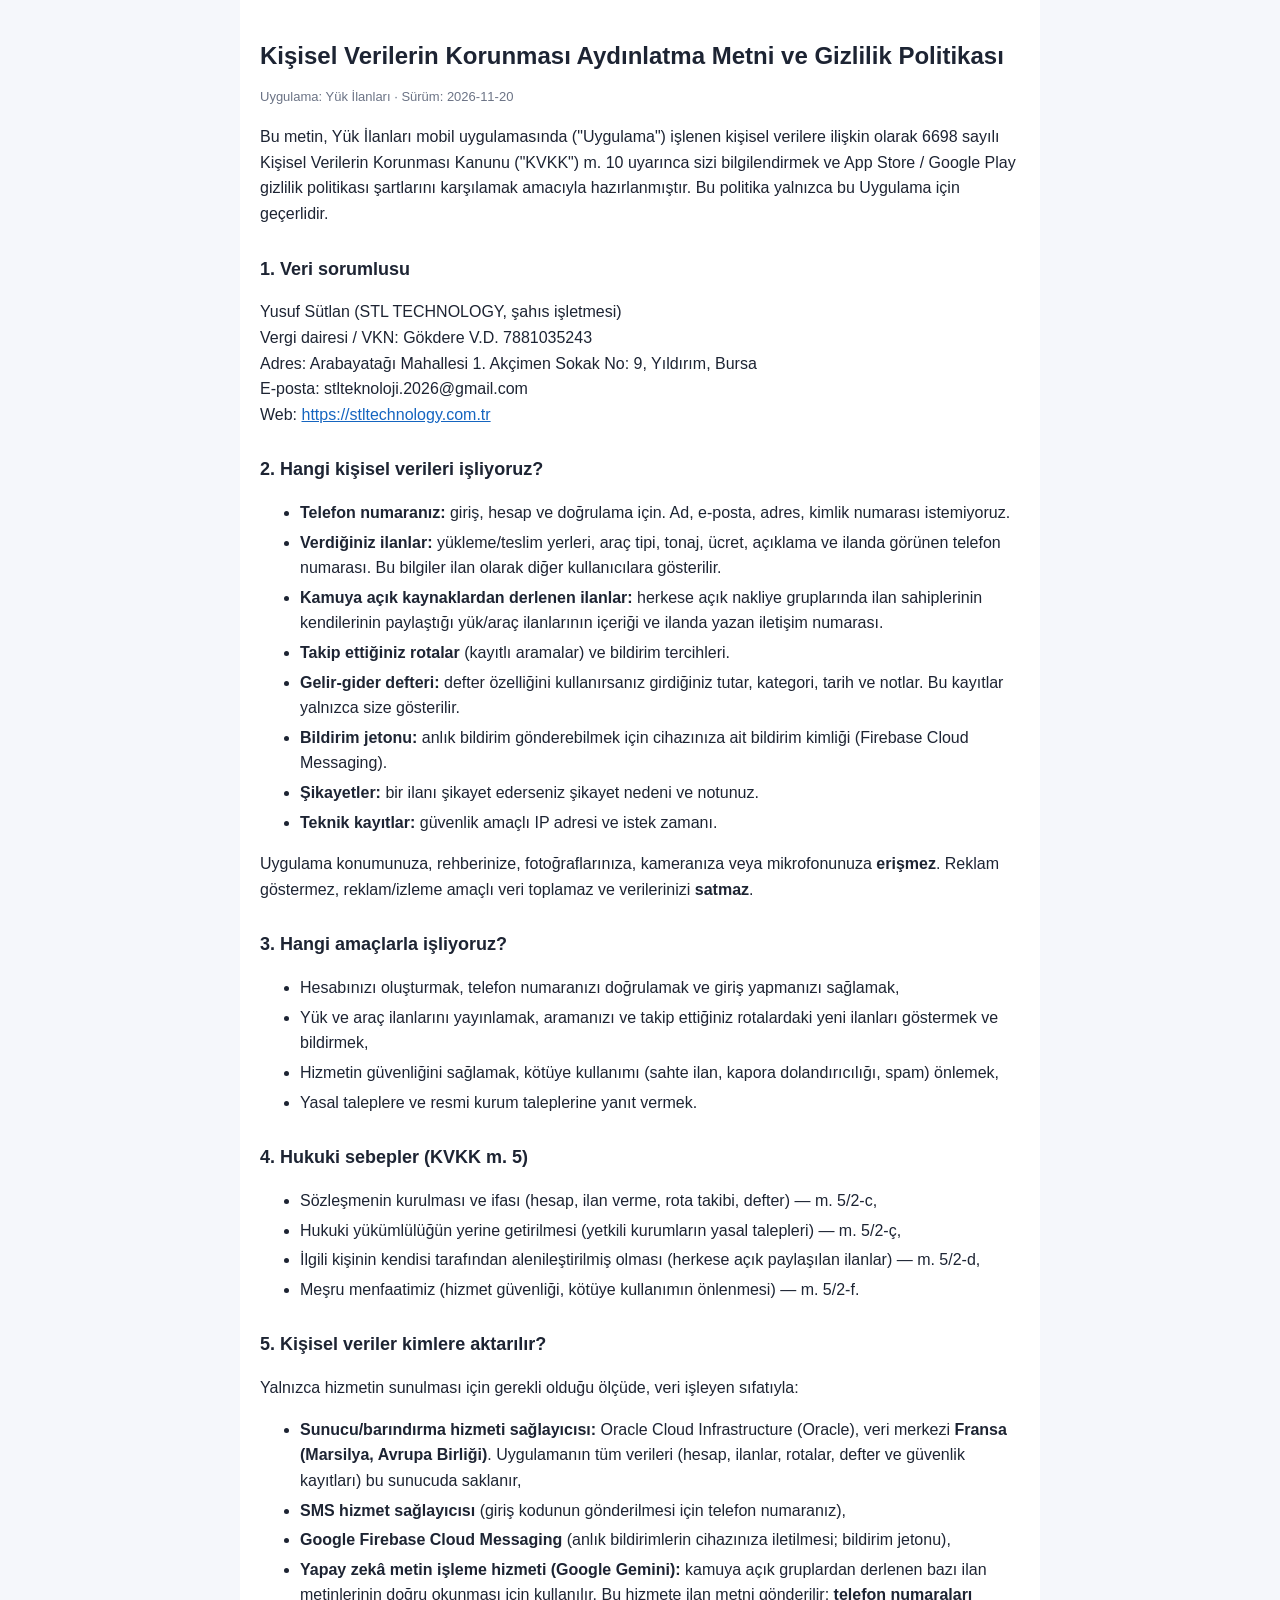
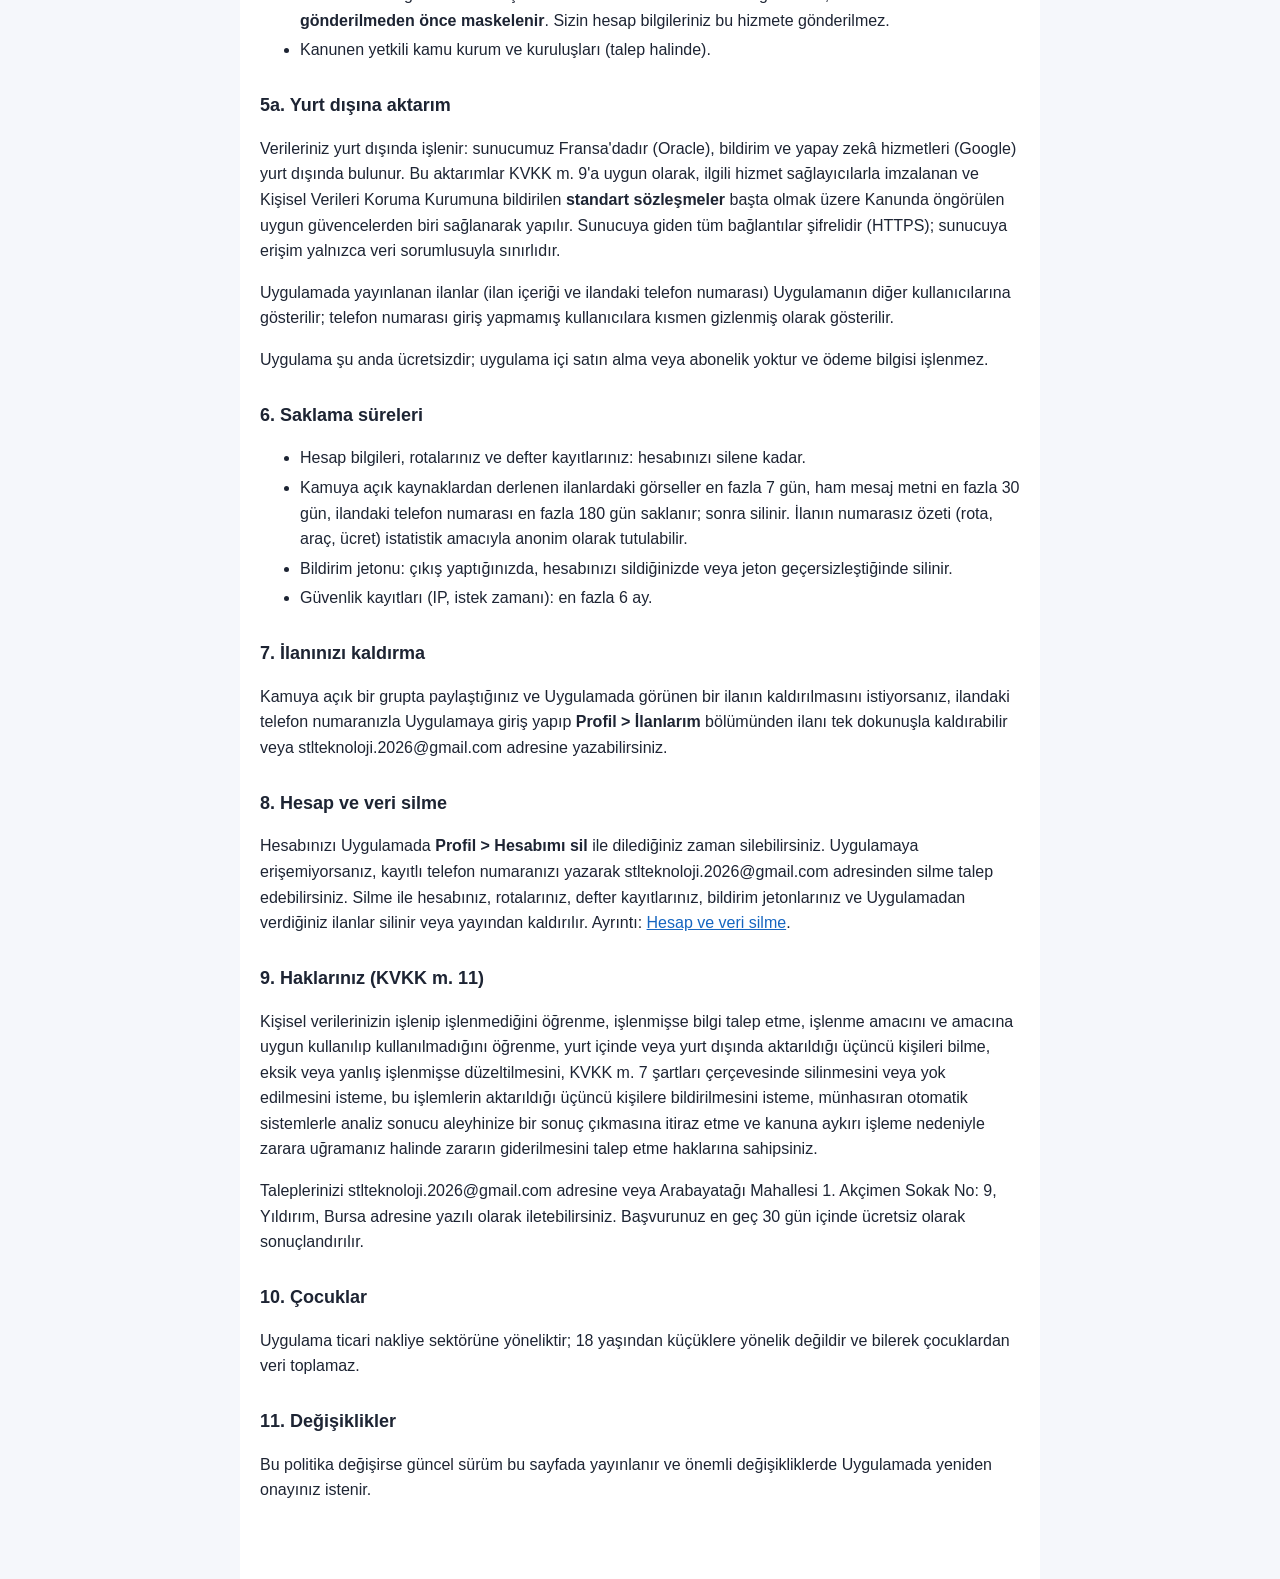
==== yukilan/gizlilik.html @ 66775050 "Yük İlanları: gizlilik, kullanım koşulları ve hesap silme sayfaları - yukilan/gizlilik, yukilan/kull" ====
<!doctype html>
<html lang="tr"><head><meta charset="utf-8"><meta name="viewport" content="width=device-width, initial-scale=1">
<title>KVKK Aydınlatma Metni ve Gizlilik Politikası · Yük İlanları</title>
<style>
  body { margin:0; font:16px/1.6 -apple-system, "Segoe UI", Roboto, sans-serif; color:#1d2433; background:#f5f7fb; }
  main { max-width:760px; margin:0 auto; padding:24px 20px 60px; background:#fff; }
  h1 { font-size:24px; line-height:1.3; } h2 { font-size:18px; margin-top:28px; }
  .meta { color:#6b7385; font-size:13px; } li { margin:4px 0; } a { color:#1565c0; }
  .draft { background:#ffebee; color:#b71c1c; border:1px solid #ef9a9a; border-radius:8px; padding:10px 14px; font-size:14px; }
</style></head>
<body><main><h1>Kişisel Verilerin Korunması Aydınlatma Metni ve Gizlilik Politikası</h1>
<p class="meta">Uygulama: Yük İlanları · Sürüm: 2026-11-20</p>

<p>Bu metin, Yük İlanları mobil uygulamasında ("Uygulama") işlenen kişisel verilere ilişkin olarak 6698 sayılı
Kişisel Verilerin Korunması Kanunu ("KVKK") m. 10 uyarınca sizi bilgilendirmek ve App Store / Google Play
gizlilik politikası şartlarını karşılamak amacıyla hazırlanmıştır. Bu politika yalnızca bu Uygulama için geçerlidir.</p>

<h2>1. Veri sorumlusu</h2>
<p>Yusuf Sütlan (STL TECHNOLOGY, şahıs işletmesi)<br>Vergi dairesi / VKN: Gökdere V.D. 7881035243<br>Adres: Arabayatağı Mahallesi 1. Akçimen Sokak No: 9, Yıldırım, Bursa<br>E-posta: stlteknoloji.2026@gmail.com<br>
Web: <a href="https://stltechnology.com.tr">https://stltechnology.com.tr</a></p>

<h2>2. Hangi kişisel verileri işliyoruz?</h2>
<ul>
  <li><b>Telefon numaranız:</b> giriş, hesap ve doğrulama için. Ad, e-posta, adres, kimlik numarası istemiyoruz.</li>
  <li><b>Verdiğiniz ilanlar:</b> yükleme/teslim yerleri, araç tipi, tonaj, ücret, açıklama ve ilanda görünen telefon
      numarası. Bu bilgiler ilan olarak diğer kullanıcılara gösterilir.</li>
  <li><b>Kamuya açık kaynaklardan derlenen ilanlar:</b> herkese açık nakliye gruplarında ilan sahiplerinin kendilerinin
      paylaştığı yük/araç ilanlarının içeriği ve ilanda yazan iletişim numarası.</li>
  <li><b>Takip ettiğiniz rotalar</b> (kayıtlı aramalar) ve bildirim tercihleri.</li>
  <li><b>Gelir-gider defteri:</b> defter özelliğini kullanırsanız girdiğiniz tutar, kategori, tarih ve notlar. Bu kayıtlar
      yalnızca size gösterilir.</li>
  <li><b>Bildirim jetonu:</b> anlık bildirim gönderebilmek için cihazınıza ait bildirim kimliği (Firebase Cloud Messaging).</li>
  
  <li><b>Şikayetler:</b> bir ilanı şikayet ederseniz şikayet nedeni ve notunuz.</li>
  <li><b>Teknik kayıtlar:</b> güvenlik amaçlı IP adresi ve istek zamanı.</li>
</ul>
<p>Uygulama konumunuza, rehberinize, fotoğraflarınıza, kameranıza veya mikrofonunuza <b>erişmez</b>. Reklam
göstermez, reklam/izleme amaçlı veri toplamaz ve verilerinizi <b>satmaz</b>.</p>

<h2>3. Hangi amaçlarla işliyoruz?</h2>
<ul>
  <li>Hesabınızı oluşturmak, telefon numaranızı doğrulamak ve giriş yapmanızı sağlamak,</li>
  <li>Yük ve araç ilanlarını yayınlamak, aramanızı ve takip ettiğiniz rotalardaki yeni ilanları göstermek ve bildirmek,</li>
  
  <li>Hizmetin güvenliğini sağlamak, kötüye kullanımı (sahte ilan, kapora dolandırıcılığı, spam) önlemek,</li>
  <li>Yasal taleplere ve resmi kurum taleplerine yanıt vermek.</li>
</ul>

<h2>4. Hukuki sebepler (KVKK m. 5)</h2>
<ul>
  <li>Sözleşmenin kurulması ve ifası (hesap, ilan verme, rota takibi, defter) — m. 5/2-c,</li>
  
  <li>Hukuki yükümlülüğün yerine getirilmesi (yetkili kurumların yasal talepleri) — m. 5/2-ç,</li>
  <li>İlgili kişinin kendisi tarafından alenileştirilmiş olması (herkese açık paylaşılan ilanlar) — m. 5/2-d,</li>
  <li>Meşru menfaatimiz (hizmet güvenliği, kötüye kullanımın önlenmesi) — m. 5/2-f.</li>
</ul>

<h2>5. Kişisel veriler kimlere aktarılır?</h2>
<p>Yalnızca hizmetin sunulması için gerekli olduğu ölçüde, veri işleyen sıfatıyla:</p>
<ul>
  <li><b>Sunucu/barındırma hizmeti sağlayıcısı:</b> Oracle Cloud Infrastructure (Oracle), veri merkezi <b>Fransa (Marsilya, Avrupa Birliği)</b>. Uygulamanın tüm verileri (hesap, ilanlar, rotalar, defter ve güvenlik kayıtları) bu sunucuda saklanır,</li>
  <li><b>SMS hizmet sağlayıcısı</b> (giriş kodunun gönderilmesi için telefon numaranız),</li>
  
  <li><b>Google Firebase Cloud Messaging</b> (anlık bildirimlerin cihazınıza iletilmesi; bildirim jetonu),</li>
  <li><b>Yapay zekâ metin işleme hizmeti (Google Gemini):</b> kamuya açık gruplardan derlenen bazı ilan metinlerinin
      doğru okunması için kullanılır. Bu hizmete ilan metni gönderilir; <b>telefon numaraları gönderilmeden önce
      maskelenir</b>. Sizin hesap bilgileriniz bu hizmete gönderilmez.</li>
  <li>Kanunen yetkili kamu kurum ve kuruluşları (talep halinde).</li>
</ul>
<h2>5a. Yurt dışına aktarım</h2>
<p>Verileriniz yurt dışında işlenir: sunucumuz Fransa'dadır (Oracle), bildirim ve yapay zekâ hizmetleri
(Google) yurt dışında bulunur. Bu aktarımlar KVKK m. 9'a uygun olarak, ilgili hizmet sağlayıcılarla imzalanan
ve Kişisel Verileri Koruma Kurumuna bildirilen <b>standart sözleşmeler</b> başta olmak üzere Kanunda öngörülen uygun
güvencelerden biri sağlanarak yapılır. Sunucuya giden tüm bağlantılar şifrelidir (HTTPS); sunucuya erişim yalnızca
veri sorumlusuyla sınırlıdır.</p>
<p>Uygulamada yayınlanan ilanlar (ilan içeriği ve ilandaki telefon numarası) Uygulamanın diğer kullanıcılarına gösterilir;
telefon numarası giriş yapmamış kullanıcılara kısmen gizlenmiş olarak gösterilir.</p>
<p>Uygulama şu anda ücretsizdir; uygulama içi satın alma veya abonelik yoktur ve ödeme bilgisi işlenmez.</p>

<h2>6. Saklama süreleri</h2>
<ul>
  <li>Hesap bilgileri, rotalarınız ve defter kayıtlarınız: hesabınızı silene kadar.</li>
  <li>Kamuya açık kaynaklardan derlenen ilanlardaki görseller en fazla 7 gün, ham mesaj metni en fazla 30 gün,
      ilandaki telefon numarası en fazla 180 gün saklanır; sonra silinir. İlanın numarasız özeti (rota, araç, ücret)
      istatistik amacıyla anonim olarak tutulabilir.</li>
  <li>Bildirim jetonu: çıkış yaptığınızda, hesabınızı sildiğinizde veya jeton geçersizleştiğinde silinir.</li>
  
  <li>Güvenlik kayıtları (IP, istek zamanı): en fazla 6 ay.</li>
</ul>

<h2>7. İlanınızı kaldırma</h2>
<p>Kamuya açık bir grupta paylaştığınız ve Uygulamada görünen bir ilanın kaldırılmasını istiyorsanız, ilandaki
telefon numaranızla Uygulamaya giriş yapıp <b>Profil &gt; İlanlarım</b> bölümünden ilanı tek dokunuşla
kaldırabilir veya stlteknoloji.2026@gmail.com adresine yazabilirsiniz.</p>

<h2>8. Hesap ve veri silme</h2>
<p>Hesabınızı Uygulamada <b>Profil &gt; Hesabımı sil</b> ile dilediğiniz zaman silebilirsiniz. Uygulamaya
erişemiyorsanız, kayıtlı telefon numaranızı yazarak stlteknoloji.2026@gmail.com adresinden silme talep edebilirsiniz.
Silme ile hesabınız, rotalarınız, defter kayıtlarınız, bildirim jetonlarınız ve Uygulamadan verdiğiniz ilanlar
silinir veya yayından kaldırılır. Ayrıntı: <a href="hesap-silme">Hesap ve veri silme</a>.</p>


<h2>9. Haklarınız (KVKK m. 11)</h2>
<p>Kişisel verilerinizin işlenip işlenmediğini öğrenme, işlenmişse bilgi talep etme, işlenme amacını ve amacına uygun
kullanılıp kullanılmadığını öğrenme, yurt içinde veya yurt dışında aktarıldığı üçüncü kişileri bilme, eksik veya
yanlış işlenmişse düzeltilmesini, KVKK m. 7 şartları çerçevesinde silinmesini veya yok edilmesini isteme, bu
işlemlerin aktarıldığı üçüncü kişilere bildirilmesini isteme, münhasıran otomatik sistemlerle analiz sonucu aleyhinize
bir sonuç çıkmasına itiraz etme ve kanuna aykırı işleme nedeniyle zarara uğramanız halinde zararın giderilmesini
talep etme haklarına sahipsiniz.</p>
<p>Taleplerinizi stlteknoloji.2026@gmail.com adresine veya Arabayatağı Mahallesi 1. Akçimen Sokak No: 9, Yıldırım, Bursa adresine yazılı olarak iletebilirsiniz. Başvurunuz en geç
30 gün içinde ücretsiz olarak sonuçlandırılır.</p>

<h2>10. Çocuklar</h2>
<p>Uygulama ticari nakliye sektörüne yöneliktir; 18 yaşından küçüklere yönelik değildir ve bilerek çocuklardan
veri toplamaz.</p>

<h2>11. Değişiklikler</h2>
<p>Bu politika değişirse güncel sürüm bu sayfada yayınlanır ve önemli değişikliklerde Uygulamada yeniden onayınız istenir.</p>
</main></body></html>
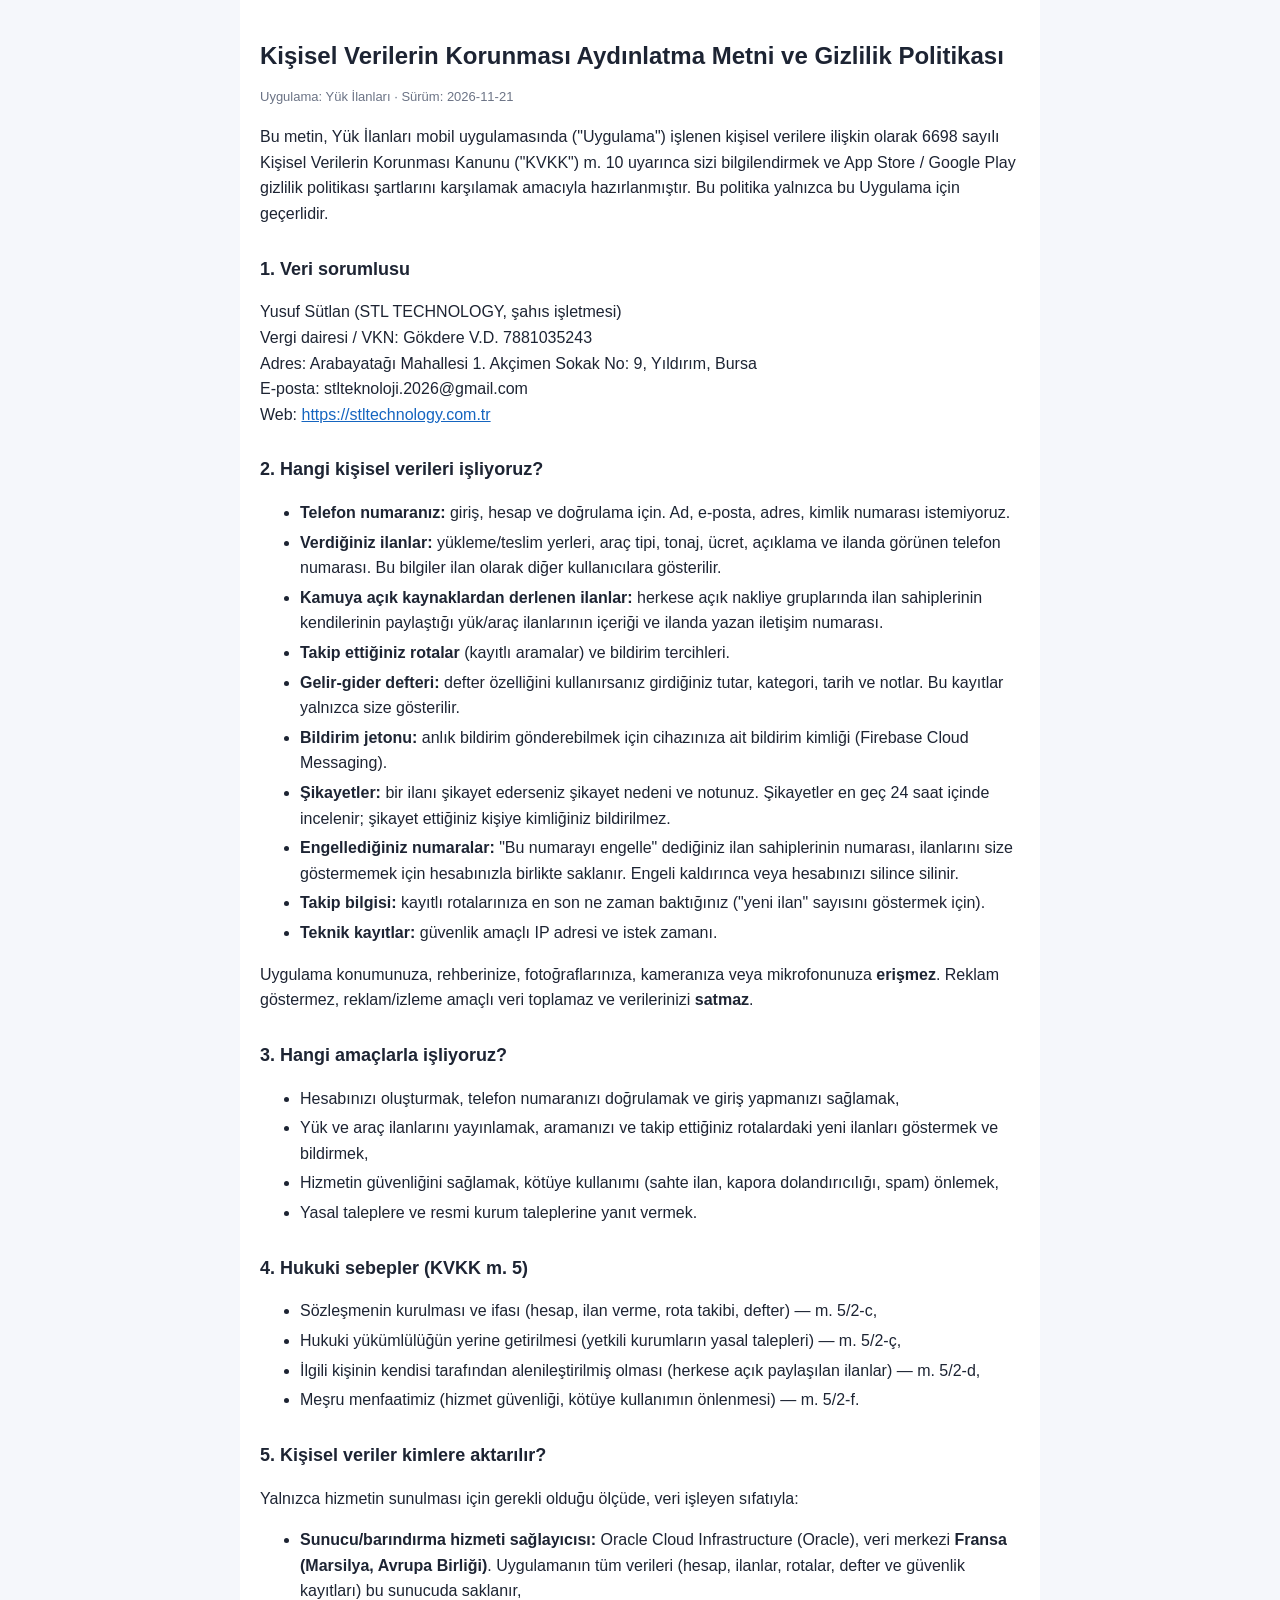
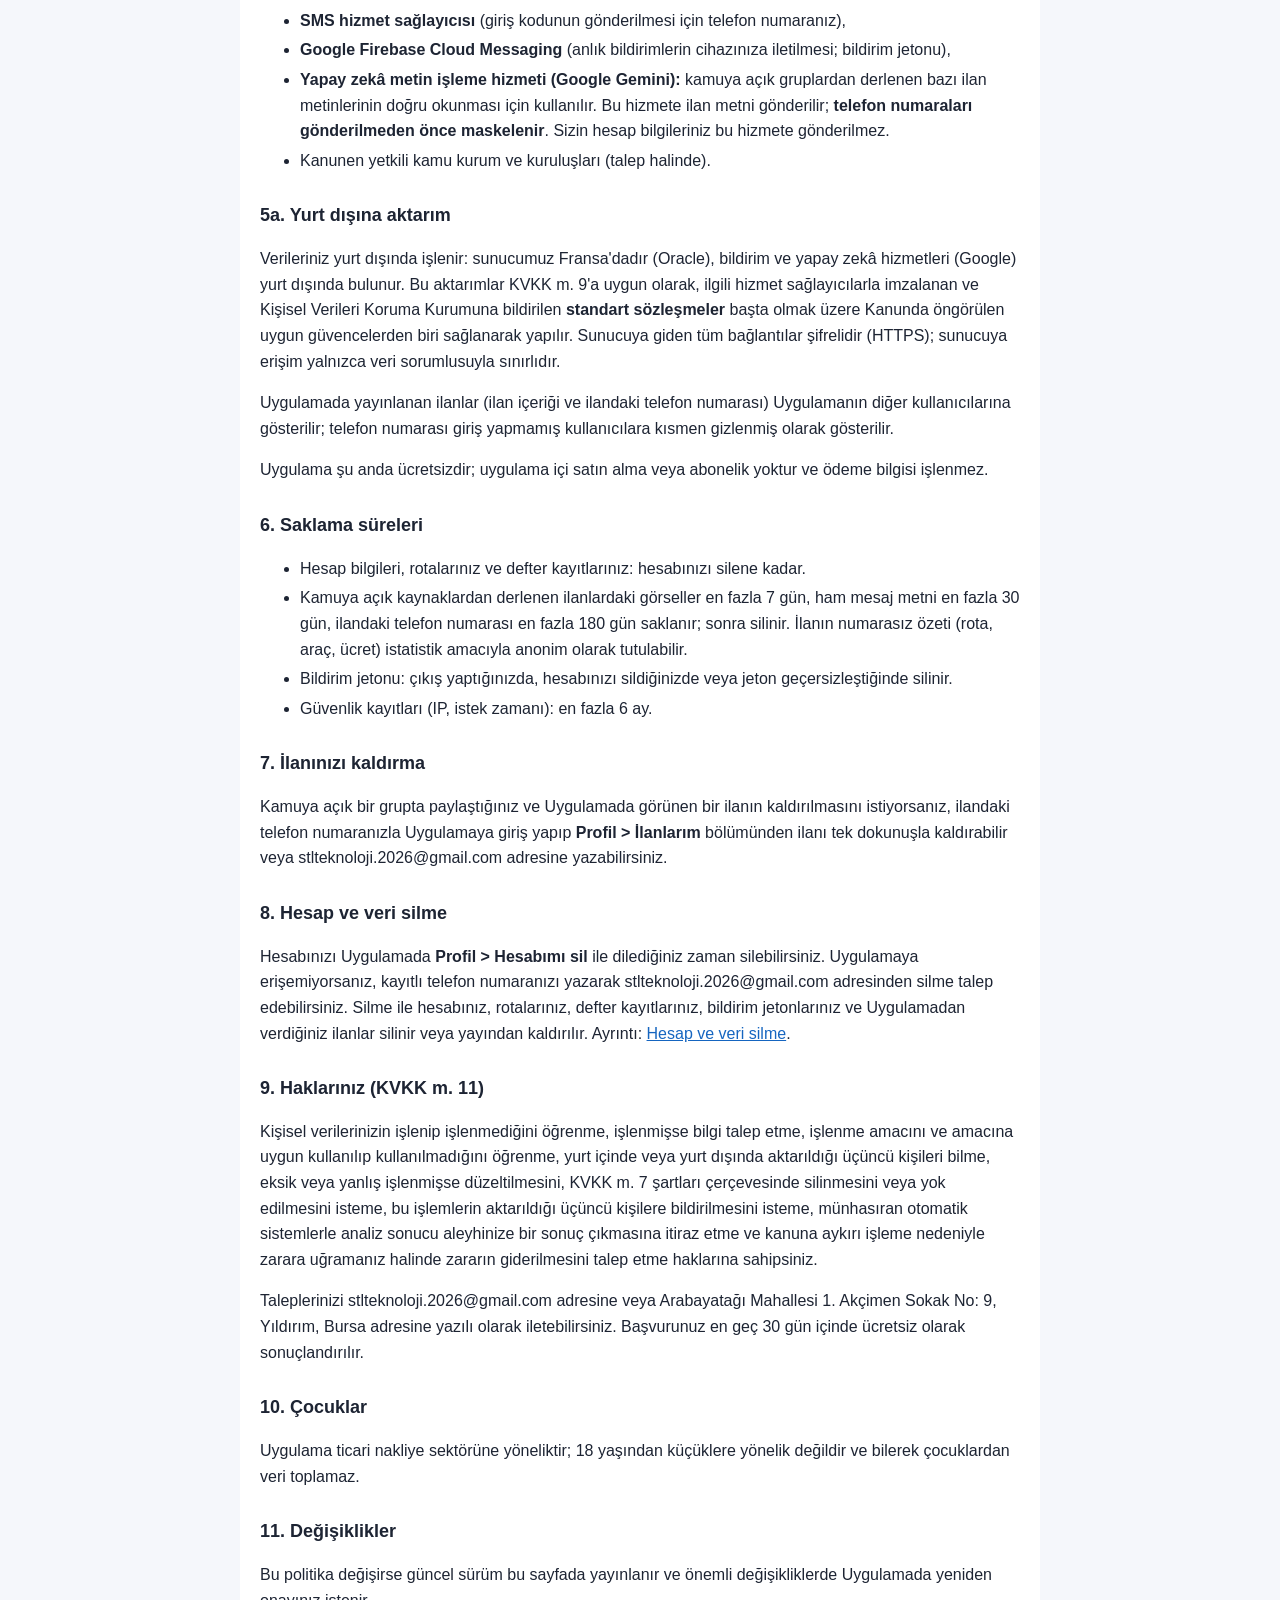
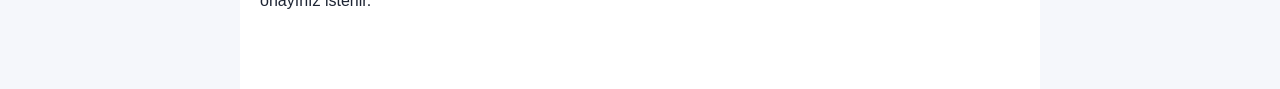
==== commit fa3a0cce: "Yük İlanları: sıfır tolerans, 24 saat şikayet incelemesi, engelleme (sürüm 2026-11-21) Co-Authored-B" ====
--- a/yukilan/gizlilik.html
+++ b/yukilan/gizlilik.html
@@ -9,7 +9,7 @@
   .draft { background:#ffebee; color:#b71c1c; border:1px solid #ef9a9a; border-radius:8px; padding:10px 14px; font-size:14px; }
 </style></head>
 <body><main><h1>Kişisel Verilerin Korunması Aydınlatma Metni ve Gizlilik Politikası</h1>
-<p class="meta">Uygulama: Yük İlanları · Sürüm: 2026-11-20</p>
+<p class="meta">Uygulama: Yük İlanları · Sürüm: 2026-11-21</p>
 
 <p>Bu metin, Yük İlanları mobil uygulamasında ("Uygulama") işlenen kişisel verilere ilişkin olarak 6698 sayılı
 Kişisel Verilerin Korunması Kanunu ("KVKK") m. 10 uyarınca sizi bilgilendirmek ve App Store / Google Play
@@ -31,7 +31,11 @@
       yalnızca size gösterilir.</li>
   <li><b>Bildirim jetonu:</b> anlık bildirim gönderebilmek için cihazınıza ait bildirim kimliği (Firebase Cloud Messaging).</li>
   
-  <li><b>Şikayetler:</b> bir ilanı şikayet ederseniz şikayet nedeni ve notunuz.</li>
+  <li><b>Şikayetler:</b> bir ilanı şikayet ederseniz şikayet nedeni ve notunuz. Şikayetler en geç 24 saat içinde
+      incelenir; şikayet ettiğiniz kişiye kimliğiniz bildirilmez.</li>
+  <li><b>Engellediğiniz numaralar:</b> "Bu numarayı engelle" dediğiniz ilan sahiplerinin numarası, ilanlarını size
+      göstermemek için hesabınızla birlikte saklanır. Engeli kaldırınca veya hesabınızı silince silinir.</li>
+  <li><b>Takip bilgisi:</b> kayıtlı rotalarınıza en son ne zaman baktığınız ("yeni ilan" sayısını göstermek için).</li>
   <li><b>Teknik kayıtlar:</b> güvenlik amaçlı IP adresi ve istek zamanı.</li>
 </ul>
 <p>Uygulama konumunuza, rehberinize, fotoğraflarınıza, kameranıza veya mikrofonunuza <b>erişmez</b>. Reklam
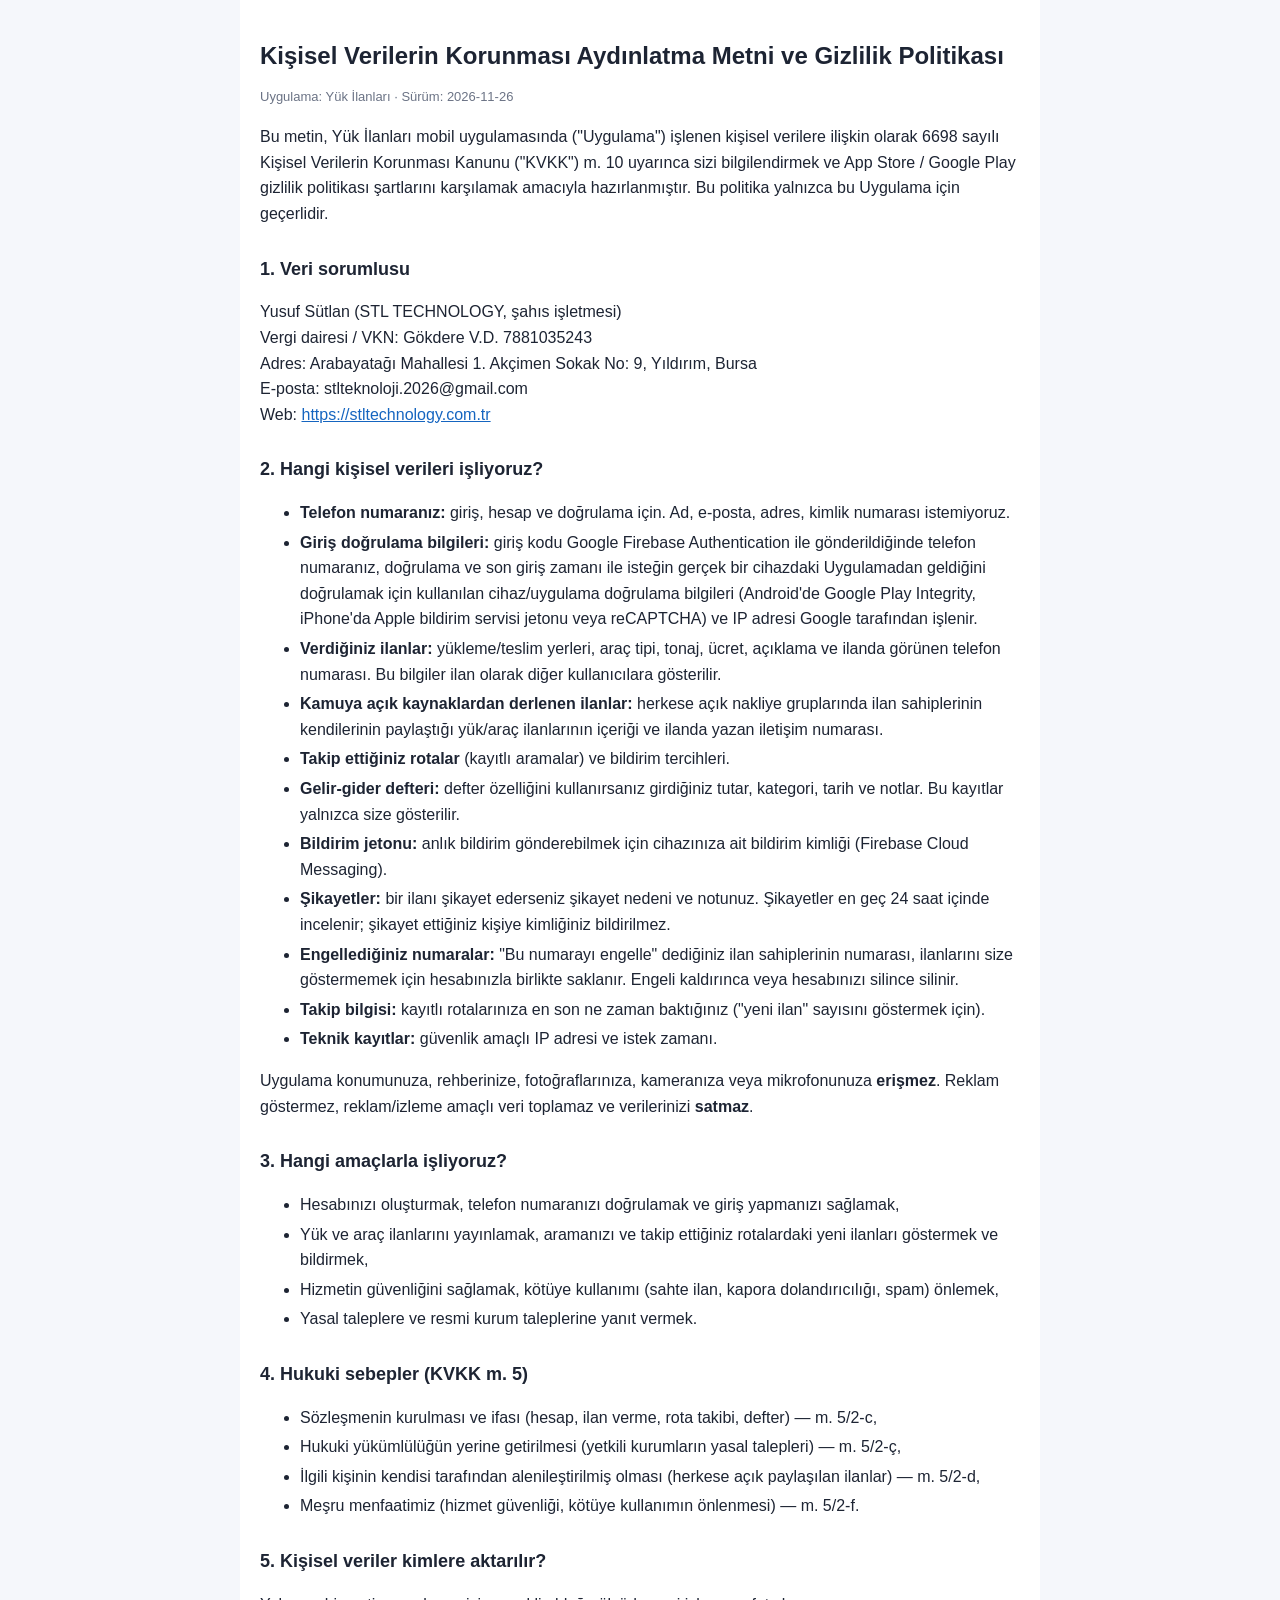
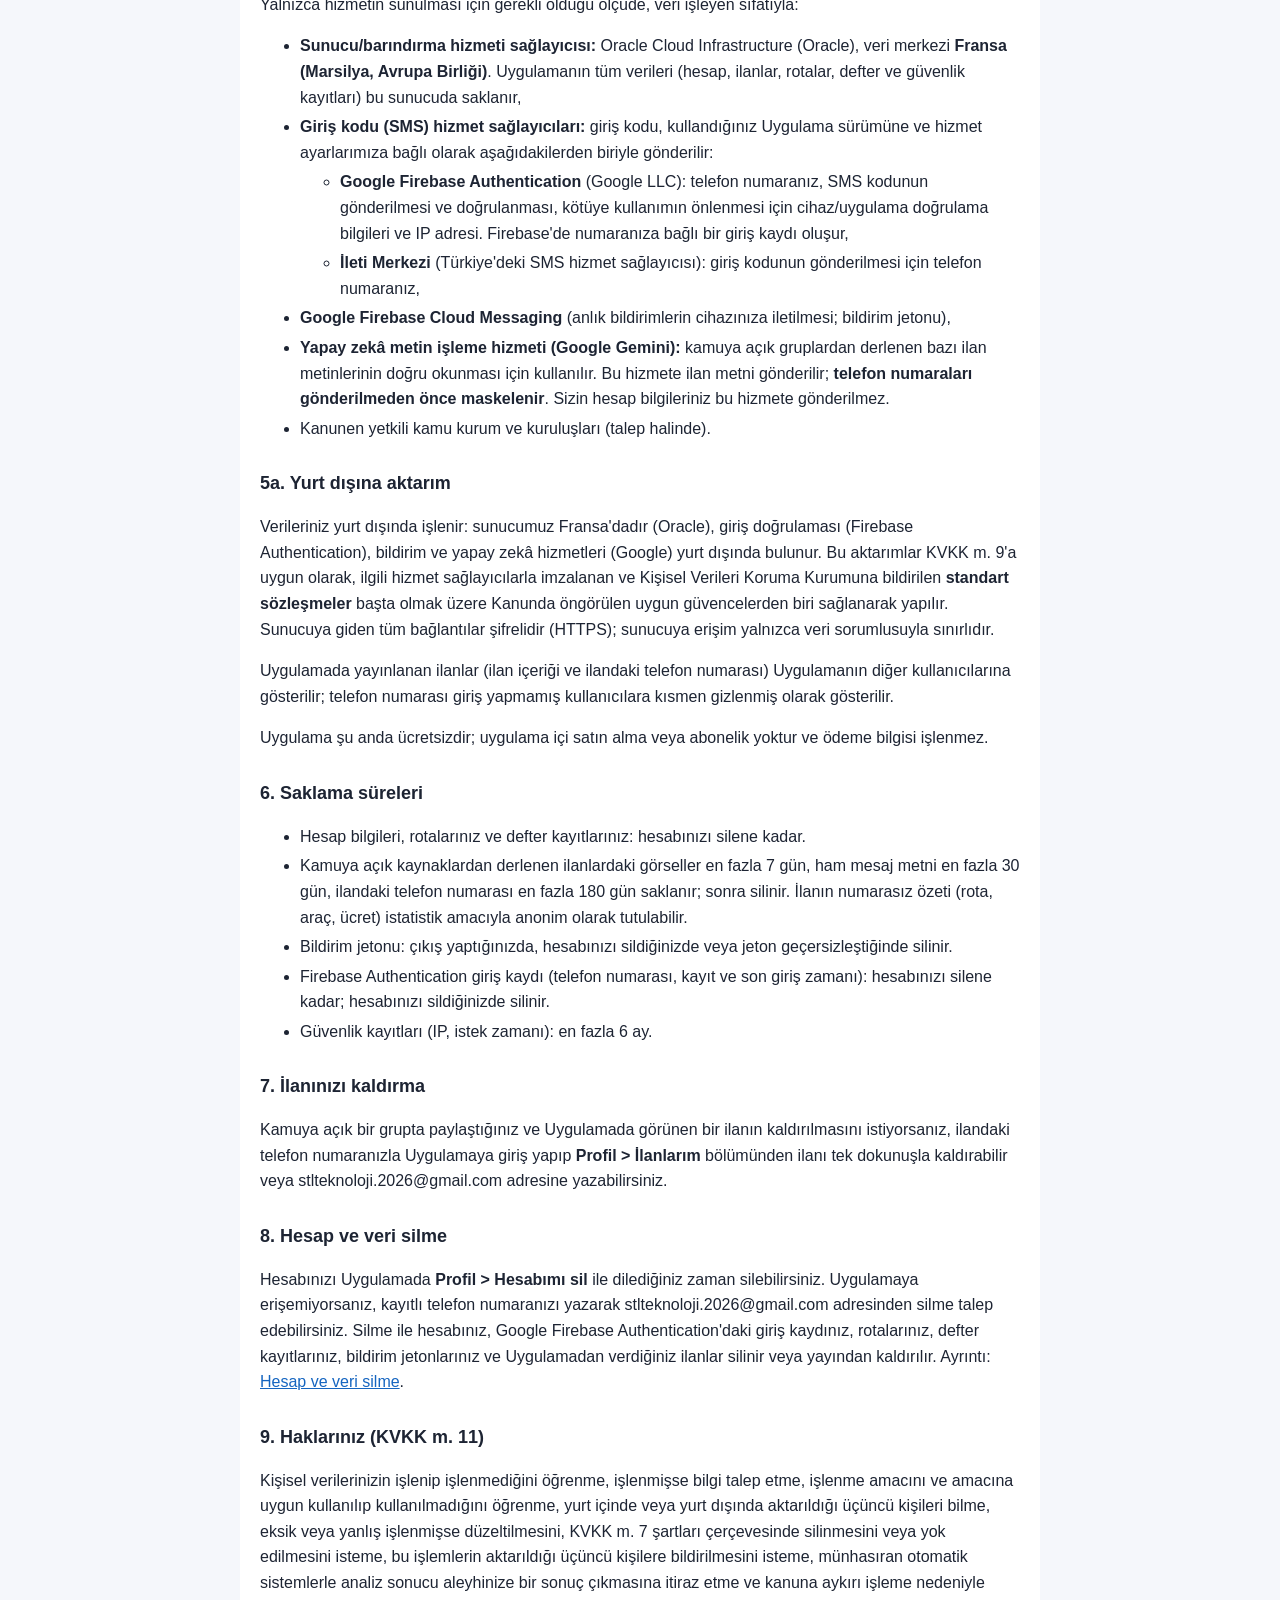
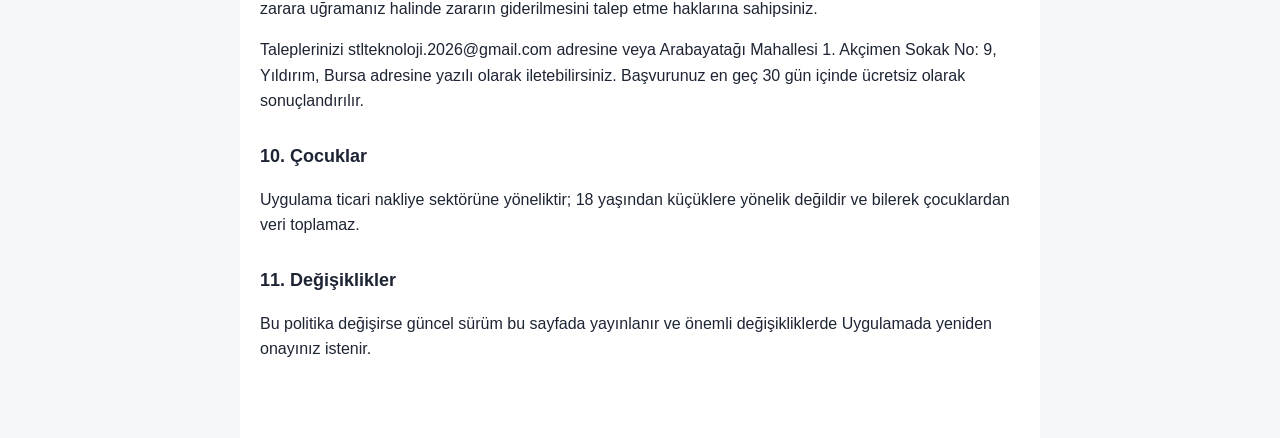
==== commit c186c4f0: "Yük İlanları: giriş doğrulaması için Google Firebase Authentication (sürüm 2026-11-26) Co-Authored-B" ====
--- a/yukilan/gizlilik.html
+++ b/yukilan/gizlilik.html
@@ -9,7 +9,7 @@
   .draft { background:#ffebee; color:#b71c1c; border:1px solid #ef9a9a; border-radius:8px; padding:10px 14px; font-size:14px; }
 </style></head>
 <body><main><h1>Kişisel Verilerin Korunması Aydınlatma Metni ve Gizlilik Politikası</h1>
-<p class="meta">Uygulama: Yük İlanları · Sürüm: 2026-11-21</p>
+<p class="meta">Uygulama: Yük İlanları · Sürüm: 2026-11-26</p>
 
 <p>Bu metin, Yük İlanları mobil uygulamasında ("Uygulama") işlenen kişisel verilere ilişkin olarak 6698 sayılı
 Kişisel Verilerin Korunması Kanunu ("KVKK") m. 10 uyarınca sizi bilgilendirmek ve App Store / Google Play
@@ -22,6 +22,10 @@
 <h2>2. Hangi kişisel verileri işliyoruz?</h2>
 <ul>
   <li><b>Telefon numaranız:</b> giriş, hesap ve doğrulama için. Ad, e-posta, adres, kimlik numarası istemiyoruz.</li>
+  <li><b>Giriş doğrulama bilgileri:</b> giriş kodu Google Firebase Authentication ile gönderildiğinde telefon
+      numaranız, doğrulama ve son giriş zamanı ile isteğin gerçek bir cihazdaki Uygulamadan geldiğini doğrulamak için
+      kullanılan cihaz/uygulama doğrulama bilgileri (Android'de Google Play Integrity, iPhone'da Apple bildirim
+      servisi jetonu veya reCAPTCHA) ve IP adresi Google tarafından işlenir.</li>
   <li><b>Verdiğiniz ilanlar:</b> yükleme/teslim yerleri, araç tipi, tonaj, ücret, açıklama ve ilanda görünen telefon
       numarası. Bu bilgiler ilan olarak diğer kullanıcılara gösterilir.</li>
   <li><b>Kamuya açık kaynaklardan derlenen ilanlar:</b> herkese açık nakliye gruplarında ilan sahiplerinin kendilerinin
@@ -63,7 +67,14 @@
 <p>Yalnızca hizmetin sunulması için gerekli olduğu ölçüde, veri işleyen sıfatıyla:</p>
 <ul>
   <li><b>Sunucu/barındırma hizmeti sağlayıcısı:</b> Oracle Cloud Infrastructure (Oracle), veri merkezi <b>Fransa (Marsilya, Avrupa Birliği)</b>. Uygulamanın tüm verileri (hesap, ilanlar, rotalar, defter ve güvenlik kayıtları) bu sunucuda saklanır,</li>
-  <li><b>SMS hizmet sağlayıcısı</b> (giriş kodunun gönderilmesi için telefon numaranız),</li>
+  <li><b>Giriş kodu (SMS) hizmet sağlayıcıları:</b> giriş kodu, kullandığınız Uygulama sürümüne ve hizmet
+      ayarlarımıza bağlı olarak aşağıdakilerden biriyle gönderilir:
+    <ul>
+      <li><b>Google Firebase Authentication</b> (Google LLC): telefon numaranız, SMS kodunun gönderilmesi ve
+          doğrulanması, kötüye kullanımın önlenmesi için cihaz/uygulama doğrulama bilgileri ve IP adresi.
+          Firebase'de numaranıza bağlı bir giriş kaydı oluşur,</li>
+      <li><b>İleti Merkezi</b> (Türkiye'deki SMS hizmet sağlayıcısı): giriş kodunun gönderilmesi için telefon numaranız,</li>
+    </ul></li>
   
   <li><b>Google Firebase Cloud Messaging</b> (anlık bildirimlerin cihazınıza iletilmesi; bildirim jetonu),</li>
   <li><b>Yapay zekâ metin işleme hizmeti (Google Gemini):</b> kamuya açık gruplardan derlenen bazı ilan metinlerinin
@@ -72,7 +83,8 @@
   <li>Kanunen yetkili kamu kurum ve kuruluşları (talep halinde).</li>
 </ul>
 <h2>5a. Yurt dışına aktarım</h2>
-<p>Verileriniz yurt dışında işlenir: sunucumuz Fransa'dadır (Oracle), bildirim ve yapay zekâ hizmetleri
+<p>Verileriniz yurt dışında işlenir: sunucumuz Fransa'dadır (Oracle), giriş doğrulaması (Firebase Authentication),
+bildirim ve yapay zekâ hizmetleri
 (Google) yurt dışında bulunur. Bu aktarımlar KVKK m. 9'a uygun olarak, ilgili hizmet sağlayıcılarla imzalanan
 ve Kişisel Verileri Koruma Kurumuna bildirilen <b>standart sözleşmeler</b> başta olmak üzere Kanunda öngörülen uygun
 güvencelerden biri sağlanarak yapılır. Sunucuya giden tüm bağlantılar şifrelidir (HTTPS); sunucuya erişim yalnızca
@@ -88,6 +100,8 @@
       ilandaki telefon numarası en fazla 180 gün saklanır; sonra silinir. İlanın numarasız özeti (rota, araç, ücret)
       istatistik amacıyla anonim olarak tutulabilir.</li>
   <li>Bildirim jetonu: çıkış yaptığınızda, hesabınızı sildiğinizde veya jeton geçersizleştiğinde silinir.</li>
+  <li>Firebase Authentication giriş kaydı (telefon numarası, kayıt ve son giriş zamanı): hesabınızı silene kadar;
+      hesabınızı sildiğinizde silinir.</li>
   
   <li>Güvenlik kayıtları (IP, istek zamanı): en fazla 6 ay.</li>
 </ul>
@@ -100,8 +114,8 @@
 <h2>8. Hesap ve veri silme</h2>
 <p>Hesabınızı Uygulamada <b>Profil &gt; Hesabımı sil</b> ile dilediğiniz zaman silebilirsiniz. Uygulamaya
 erişemiyorsanız, kayıtlı telefon numaranızı yazarak stlteknoloji.2026@gmail.com adresinden silme talep edebilirsiniz.
-Silme ile hesabınız, rotalarınız, defter kayıtlarınız, bildirim jetonlarınız ve Uygulamadan verdiğiniz ilanlar
-silinir veya yayından kaldırılır. Ayrıntı: <a href="hesap-silme">Hesap ve veri silme</a>.</p>
+Silme ile hesabınız, Google Firebase Authentication'daki giriş kaydınız, rotalarınız, defter kayıtlarınız,
+bildirim jetonlarınız ve Uygulamadan verdiğiniz ilanlar silinir veya yayından kaldırılır. Ayrıntı: <a href="hesap-silme">Hesap ve veri silme</a>.</p>
 
 
 <h2>9. Haklarınız (KVKK m. 11)</h2>
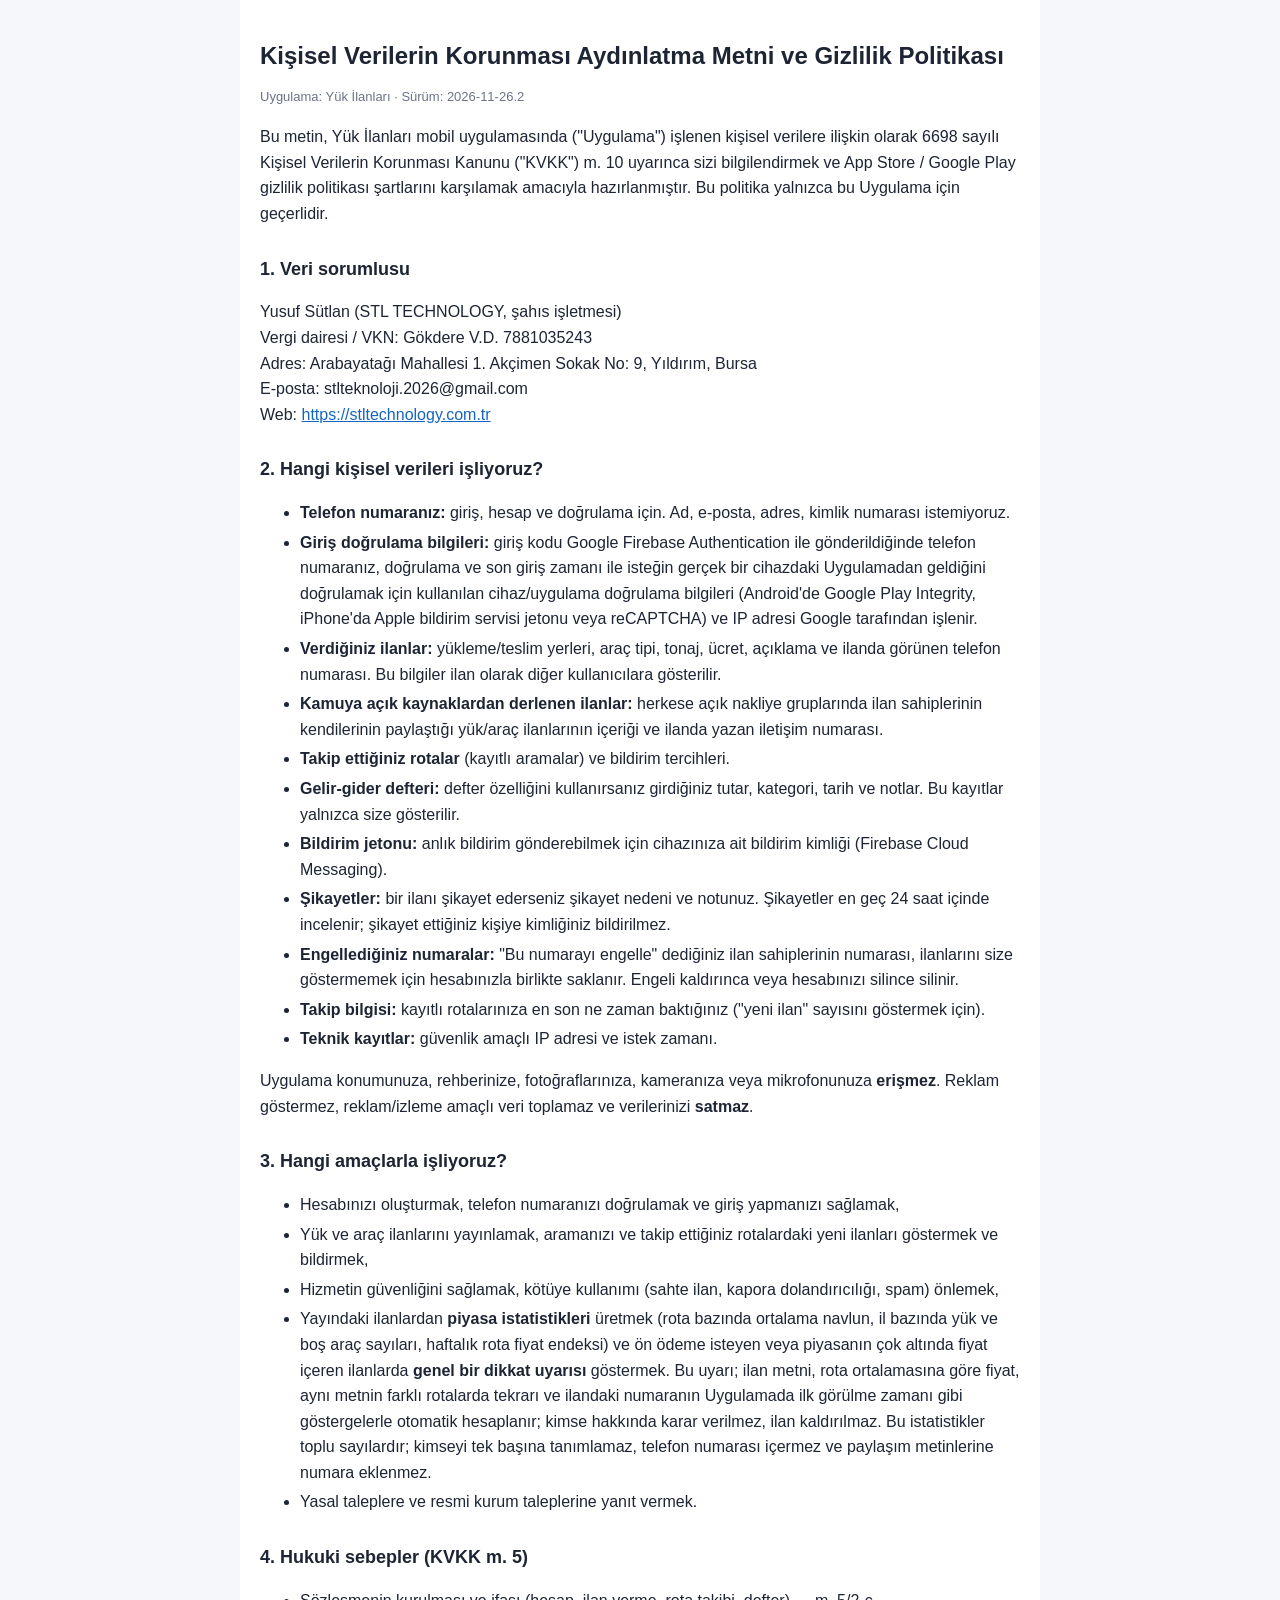
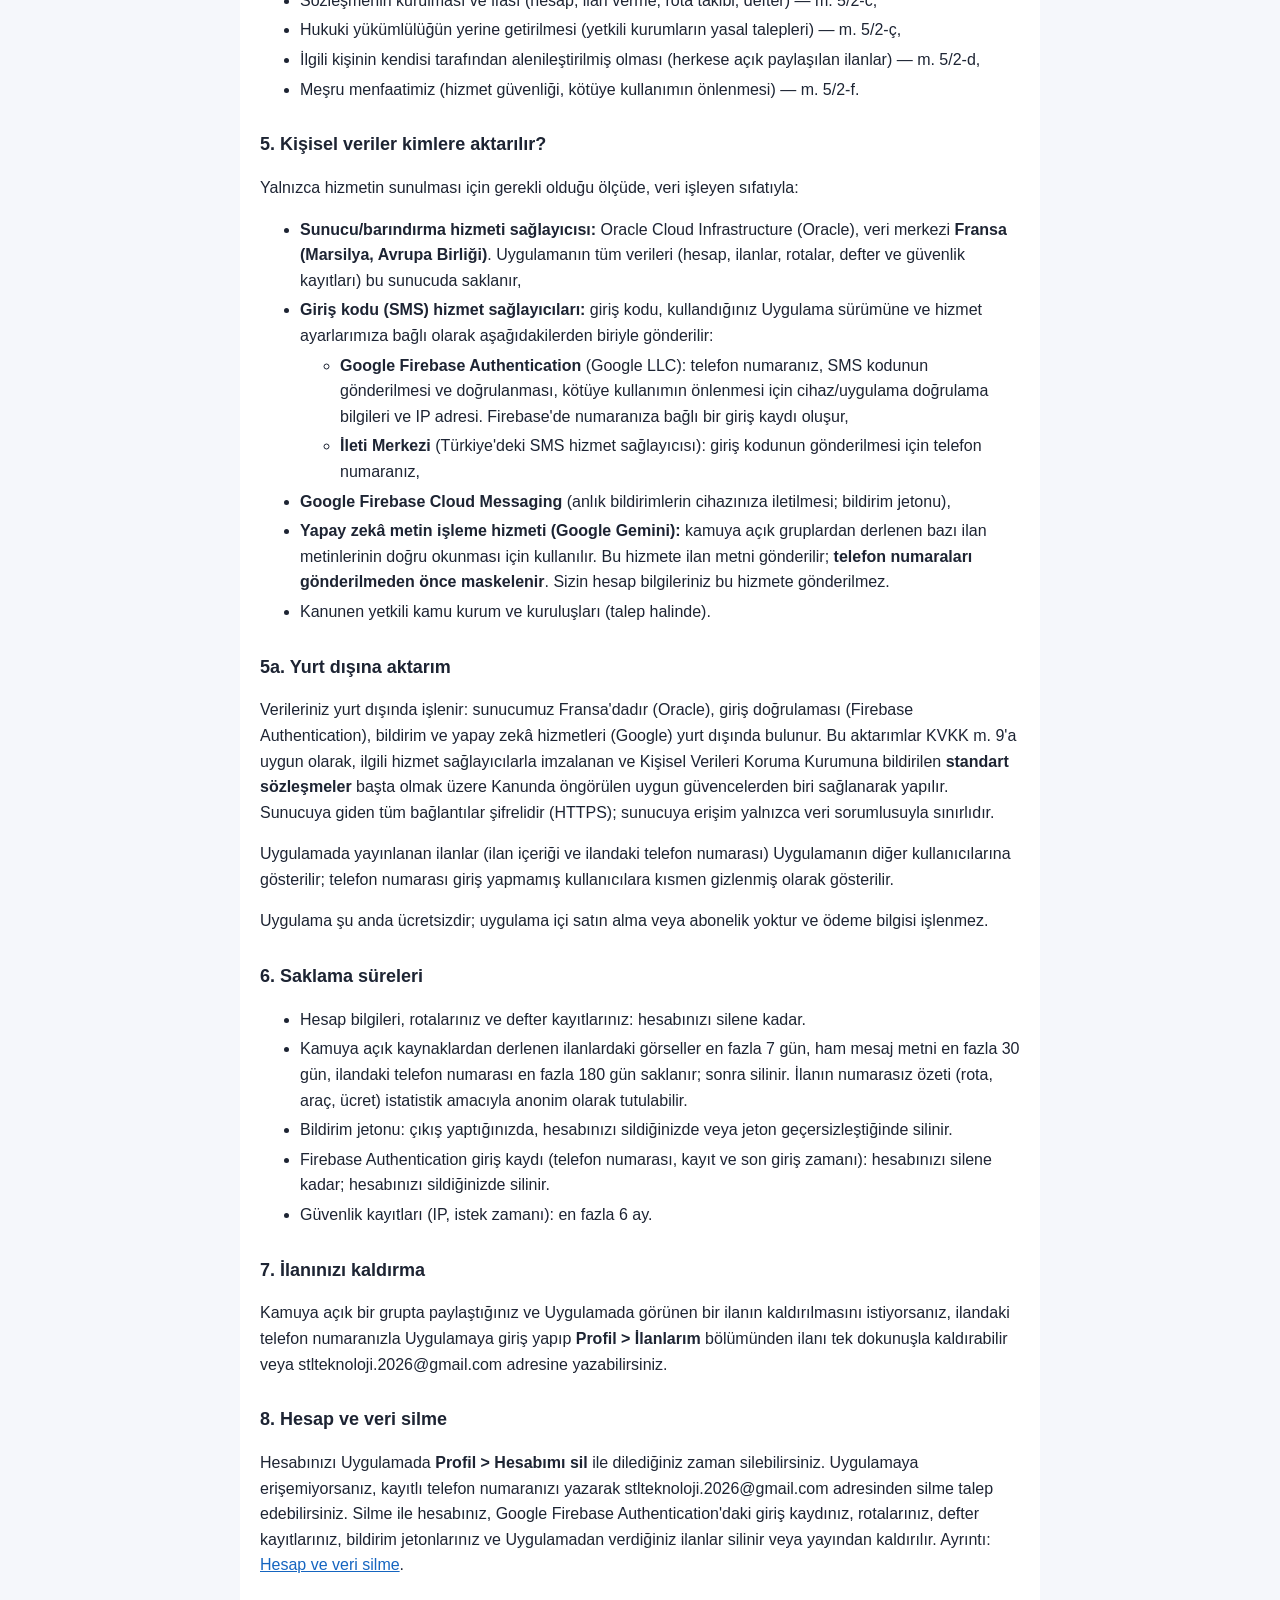
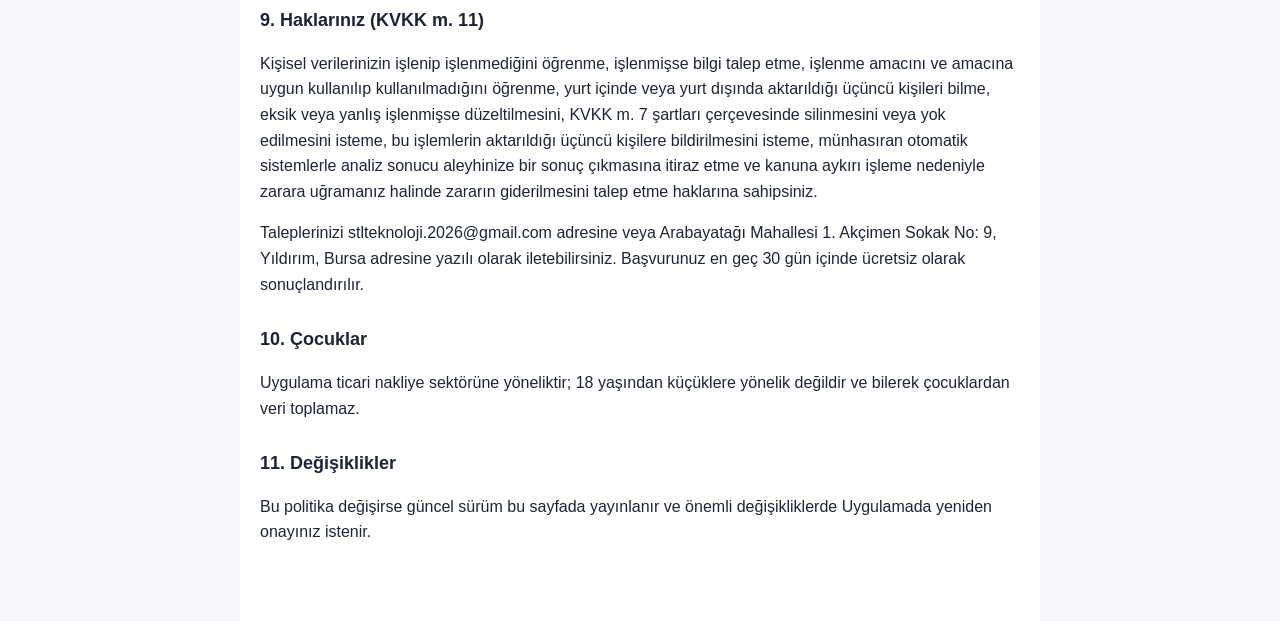
==== commit a45e81d6: "Yük İlanları: Pazar Zekâsı gizlilik maddesi (sürüm 2026-11-26.2) ve tanıtım sayfası Co-Authored-By: " ====
--- a/yukilan/gizlilik.html
+++ b/yukilan/gizlilik.html
@@ -9,7 +9,7 @@
   .draft { background:#ffebee; color:#b71c1c; border:1px solid #ef9a9a; border-radius:8px; padding:10px 14px; font-size:14px; }
 </style></head>
 <body><main><h1>Kişisel Verilerin Korunması Aydınlatma Metni ve Gizlilik Politikası</h1>
-<p class="meta">Uygulama: Yük İlanları · Sürüm: 2026-11-26</p>
+<p class="meta">Uygulama: Yük İlanları · Sürüm: 2026-11-26.2</p>
 
 <p>Bu metin, Yük İlanları mobil uygulamasında ("Uygulama") işlenen kişisel verilere ilişkin olarak 6698 sayılı
 Kişisel Verilerin Korunması Kanunu ("KVKK") m. 10 uyarınca sizi bilgilendirmek ve App Store / Google Play
@@ -51,6 +51,12 @@
   <li>Yük ve araç ilanlarını yayınlamak, aramanızı ve takip ettiğiniz rotalardaki yeni ilanları göstermek ve bildirmek,</li>
   
   <li>Hizmetin güvenliğini sağlamak, kötüye kullanımı (sahte ilan, kapora dolandırıcılığı, spam) önlemek,</li>
+  <li>Yayındaki ilanlardan <b>piyasa istatistikleri</b> üretmek (rota bazında ortalama navlun, il bazında yük ve
+      boş araç sayıları, haftalık rota fiyat endeksi) ve ön ödeme isteyen veya piyasanın çok altında fiyat içeren
+      ilanlarda <b>genel bir dikkat uyarısı</b> göstermek. Bu uyarı; ilan metni, rota ortalamasına göre fiyat, aynı
+      metnin farklı rotalarda tekrarı ve ilandaki numaranın Uygulamada ilk görülme zamanı gibi göstergelerle
+      otomatik hesaplanır; kimse hakkında karar verilmez, ilan kaldırılmaz. Bu istatistikler toplu sayılardır;
+      kimseyi tek başına tanımlamaz, telefon numarası içermez ve paylaşım metinlerine numara eklenmez.</li>
   <li>Yasal taleplere ve resmi kurum taleplerine yanıt vermek.</li>
 </ul>
 
